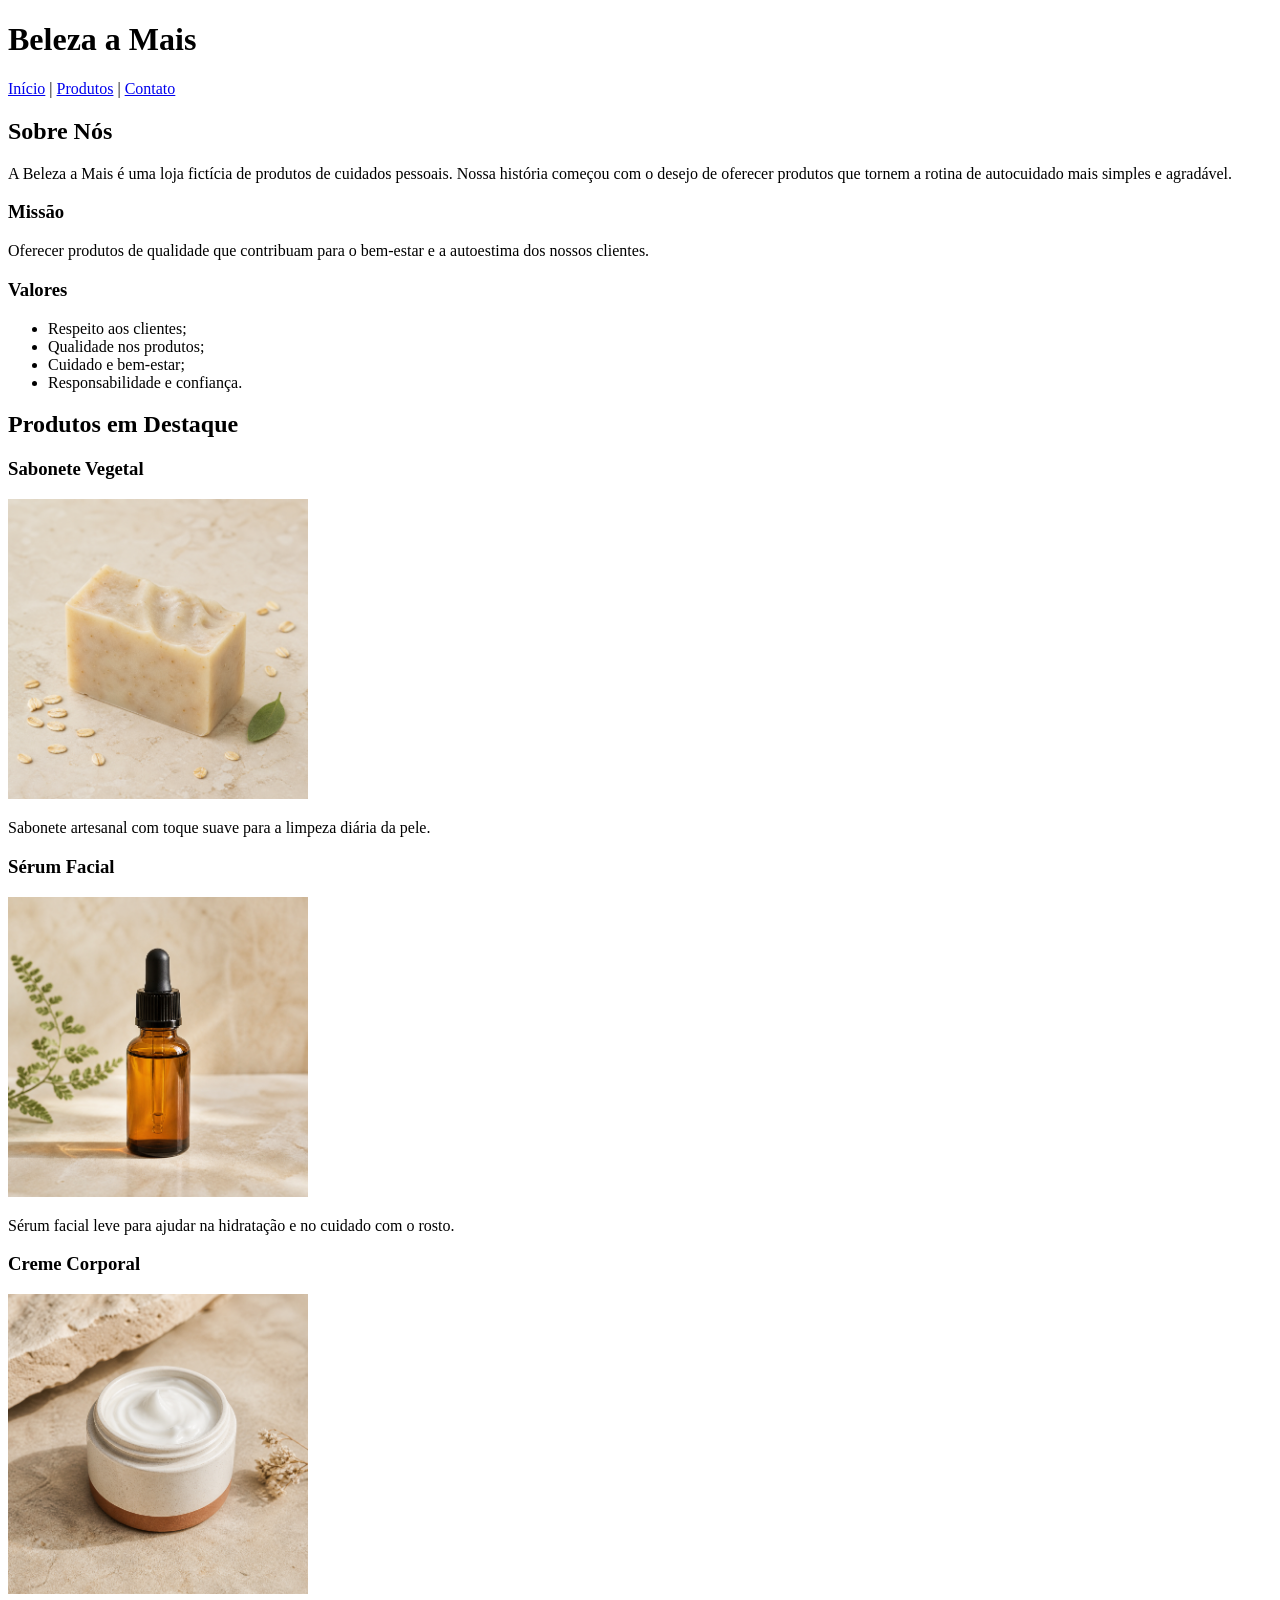
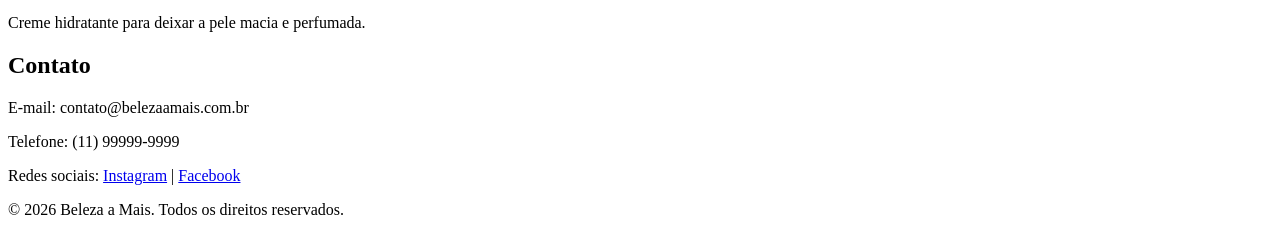
==== index.html @ b111dd48 "Primeira versão do site Beleza a Mais" ====
<!DOCTYPE html>
<html lang="pt-BR">
<head>
    <meta charset="UTF-8">
    <meta name="viewport" content="width=device-width, initial-scale=1.0">
    <meta name="description" content="Loja Beleza a Mais - produtos de cuidados pessoais.">
    <title>Beleza a Mais - Início</title>
    <link rel="icon" type="image/svg+xml" href="imagens/favicon.svg">
</head>
<body>
    <header>
        <h1>Beleza a Mais</h1>

        <nav>
            <a href="index.html">Início</a> |
            <a href="produtos.html">Produtos</a> |
            <a href="contato.html">Contato</a>
        </nav>
    </header>

    <main>
        <section>
            <h2>Sobre Nós</h2>

            <p>
                A Beleza a Mais é uma loja fictícia de produtos de cuidados pessoais.
                Nossa história começou com o desejo de oferecer produtos que tornem a
                rotina de autocuidado mais simples e agradável.
            </p>

            <h3>Missão</h3>
            <p>
                Oferecer produtos de qualidade que contribuam para o bem-estar e a
                autoestima dos nossos clientes.
            </p>

            <h3>Valores</h3>
            <ul>
                <li>Respeito aos clientes;</li>
                <li>Qualidade nos produtos;</li>
                <li>Cuidado e bem-estar;</li>
                <li>Responsabilidade e confiança.</li>
            </ul>
        </section>

        <section>
            <h2>Produtos em Destaque</h2>

            <article>
                <h3>Sabonete Vegetal</h3>
                <img
                    src="imagens/sabonete-vegetal.png"
                    alt="Sabonete vegetal artesanal"
                    width="300"
                >
                <p>Sabonete artesanal com toque suave para a limpeza diária da pele.</p>
            </article>

            <article>
                <h3>Sérum Facial</h3>
                <img
                    src="imagens/serum-facial.png"
                    alt="Sérum facial em frasco de vidro"
                    width="300"
                >
                <p>Sérum facial leve para ajudar na hidratação e no cuidado com o rosto.</p>
            </article>

            <article>
                <h3>Creme Corporal</h3>
                <img
                    src="imagens/creme-corporal.png"
                    alt="Creme hidratante corporal"
                    width="300"
                >
                <p>Creme hidratante para deixar a pele macia e perfumada.</p>
            </article>
        </section>
    </main>

    <footer>
        <h2>Contato</h2>
        <p>E-mail: contato@belezaamais.com.br</p>
        <p>Telefone: (11) 99999-9999</p>
        <p>
            Redes sociais:
            <a href="#">Instagram</a> |
            <a href="#">Facebook</a>
        </p>
        <p>&copy; 2026 Beleza a Mais. Todos os direitos reservados.</p>
    </footer>
</body>
</html>
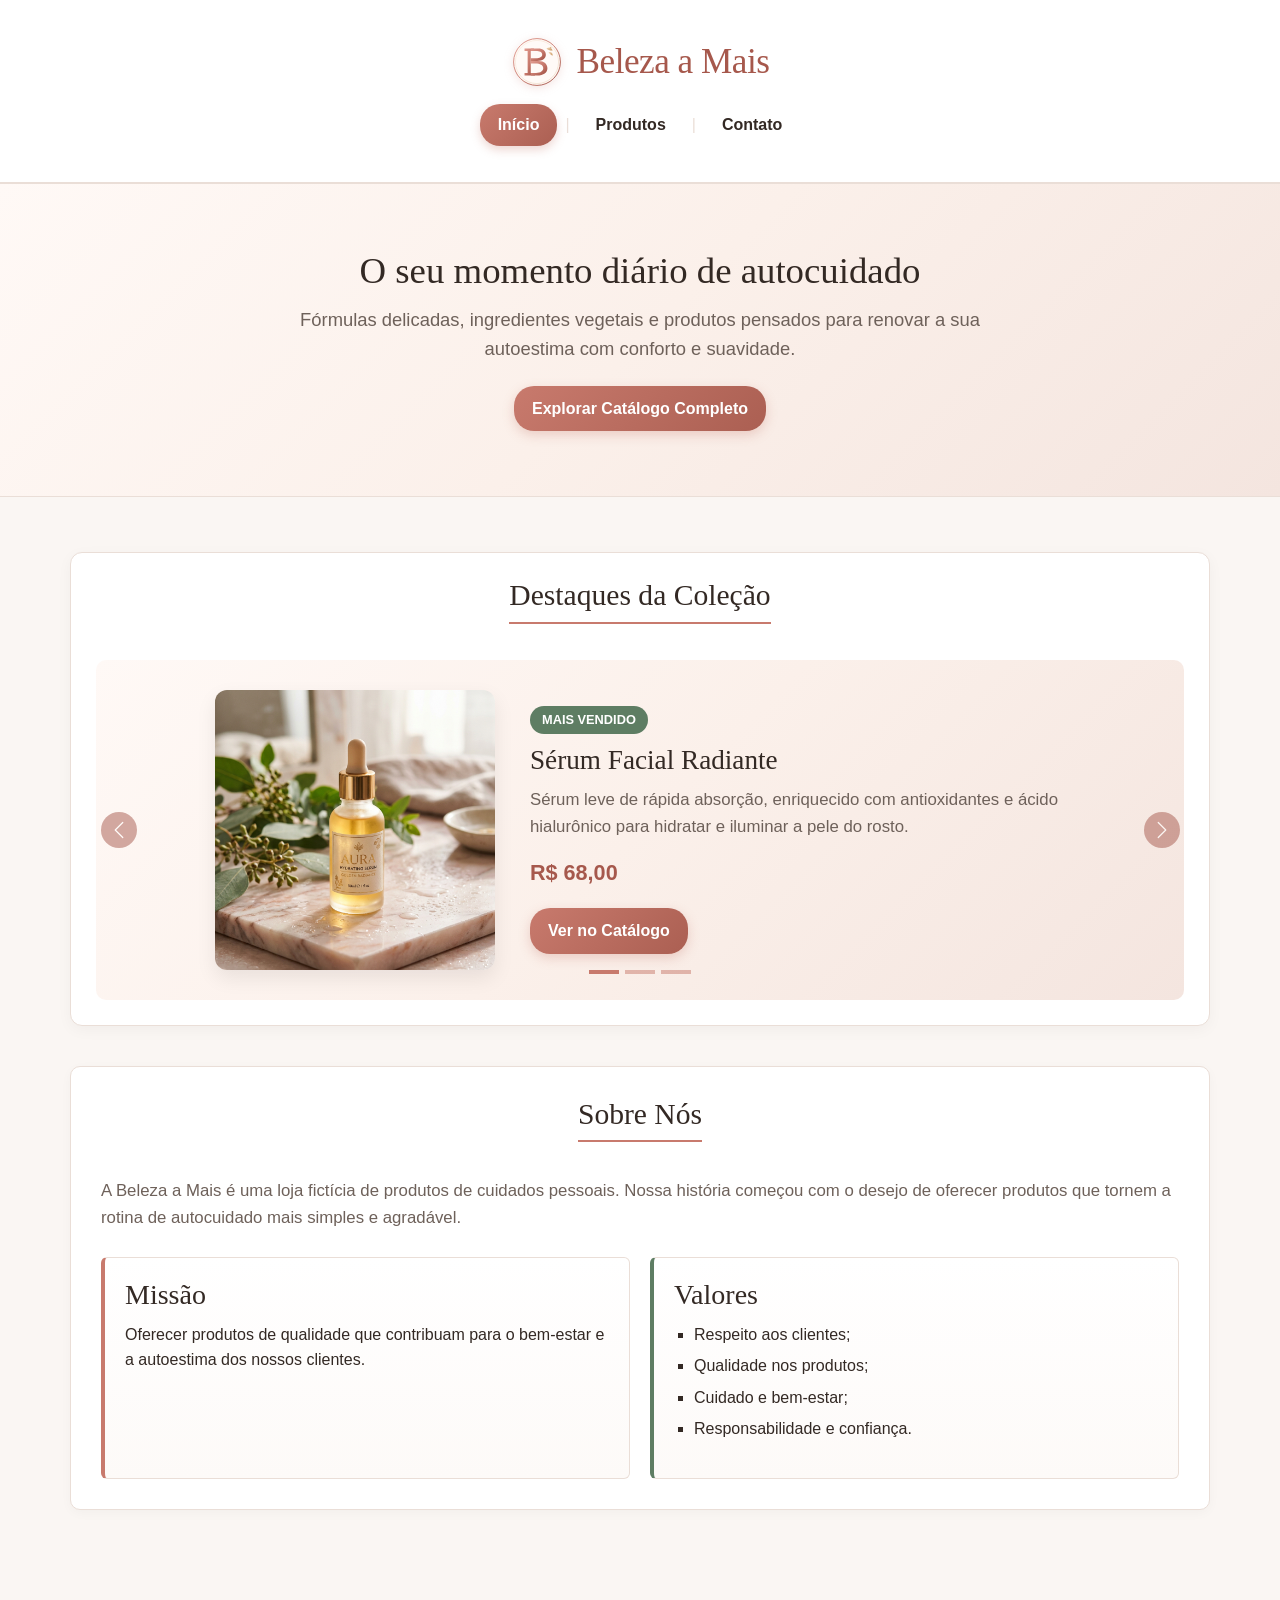
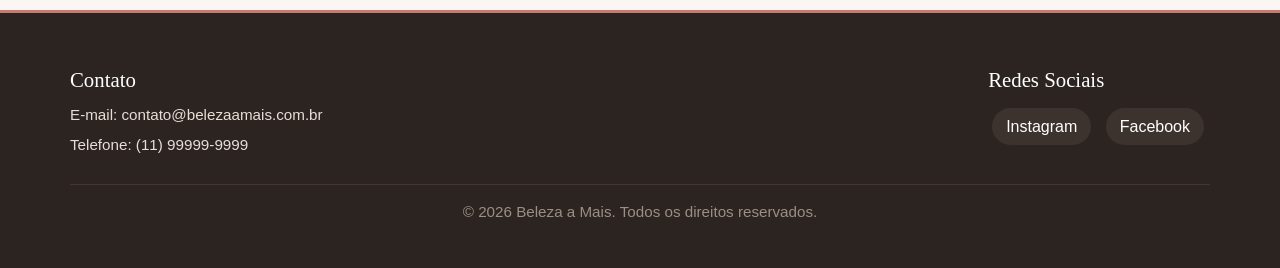
==== commit 0af267df: "Css e Bootstrap" ====
--- a/index.html
+++ b/index.html
@@ -3,91 +3,177 @@
 <head>
     <meta charset="UTF-8">
     <meta name="viewport" content="width=device-width, initial-scale=1.0">
-    <meta name="description" content="Loja Beleza a Mais - produtos de cuidados pessoais.">
+    <meta name="description" content="Loja Beleza a Mais - produtos de cuidados pessoais e bem-estar.">
     <title>Beleza a Mais - Início</title>
     <link rel="icon" type="image/svg+xml" href="imagens/favicon.svg">
+    
+    <!-- Framework Bootstrap 5 via CDN para o Carrossel Responsivo -->
+    <link href="https://cdn.jsdelivr.net/npm/bootstrap@5.3.3/dist/css/bootstrap.min.css" rel="stylesheet">
+    
+    <!-- Arquivo de Estilos Customizado -->
+    <link rel="stylesheet" href="css/style.css">
 </head>
 <body>
+    <!-- Cabeçalho e Menu de Navegação -->
     <header>
-        <h1>Beleza a Mais</h1>
+        <div class="container-custom header-content">
+            <div class="brand-wrapper">
+                <img src="imagens/logo.svg" alt="Logotipo Beleza a Mais" class="brand-logo">
+                <h1 class="brand-name">Beleza a Mais</h1>
+            </div>
 
-        <nav>
-            <a href="index.html">Início</a> |
-            <a href="produtos.html">Produtos</a> |
-            <a href="contato.html">Contato</a>
-        </nav>
+            <nav>
+                <a href="index.html" class="active">Início</a>
+                <span class="nav-separator">|</span>
+                <a href="produtos.html">Produtos</a>
+                <span class="nav-separator">|</span>
+                <a href="contato.html">Contato</a>
+            </nav>
+        </div>
     </header>
 
-    <main>
-        <section>
-            <h2>Sobre Nós</h2>
+    <!-- Banner de Boas-vindas com Gradiente Acolhedor -->
+    <div class="hero-banner">
+        <div class="container-custom">
+            <h2>O seu momento diário de autocuidado</h2>
+            <p>Fórmulas delicadas, ingredientes vegetais e produtos pensados para renovar a sua autoestima com conforto e suavidade.</p>
+            <a href="produtos.html" class="btn-buy">Explorar Catálogo Completo</a>
+        </div>
+    </div>
 
-            <p>
+    <!-- Conteúdo Principal -->
+    <main class="container-custom">
+
+        <!-- Carrossel de Produtos em Destaque (Bootstrap) -->
+        <section class="carousel-section">
+            <div class="section-wrapper">
+                <h2>Destaques da Coleção</h2>
+            </div>
+
+            <!-- Componente Carrossel do Bootstrap -->
+            <div id="carrosselProdutos" class="carousel slide" data-bs-ride="carousel">
+                <!-- Indicadores do Carrossel -->
+                <div class="carousel-indicators">
+                    <button type="button" data-bs-target="#carrosselProdutos" data-bs-slide-to="0" class="active" aria-current="true" aria-label="Slide 1"></button>
+                    <button type="button" data-bs-target="#carrosselProdutos" data-bs-slide-to="1" aria-label="Slide 2"></button>
+                    <button type="button" data-bs-target="#carrosselProdutos" data-bs-slide-to="2" aria-label="Slide 3"></button>
+                </div>
+
+                <!-- Itens / Slides do Carrossel -->
+                <div class="carousel-inner">
+                    <!-- Slide 1: Sérum Facial -->
+                    <div class="carousel-item active" data-bs-interval="4500">
+                        <div class="carousel-slide-content">
+                            <img src="imagens/serum-facial.png" alt="Sérum Facial Dourado" class="carousel-slide-img">
+                            <div class="carousel-slide-text">
+                                <span class="tag-destaque">Mais Vendido</span>
+                                <h3>Sérum Facial Radiante</h3>
+                                <p>Sérum leve de rápida absorção, enriquecido com antioxidantes e ácido hialurônico para hidratar e iluminar a pele do rosto.</p>
+                                <span class="slide-preco">R$ 68,00</span>
+                                <a href="produtos.html" class="btn-buy">Ver no Catálogo</a>
+                            </div>
+                        </div>
+                    </div>
+
+                    <!-- Slide 2: Sabonete Vegetal -->
+                    <div class="carousel-item" data-bs-interval="4500">
+                        <div class="carousel-slide-content">
+                            <img src="imagens/sabonete-vegetal.png" alt="Sabonete Vegetal Artesanal" class="carousel-slide-img">
+                            <div class="carousel-slide-text">
+                                <span class="tag-destaque">100% Artesanal</span>
+                                <h3>Sabonete Vegetal de Aveia & Lavanda</h3>
+                                <p>Elaborado com extratos botânicos calmantes, aveia e camomila para uma limpeza suave e aveludada no banho.</p>
+                                <span class="slide-preco">R$ 24,00</span>
+                                <a href="produtos.html" class="btn-buy">Ver no Catálogo</a>
+                            </div>
+                        </div>
+                    </div>
+
+                    <!-- Slide 3: Creme Corporal -->
+                    <div class="carousel-item" data-bs-interval="4500">
+                        <div class="carousel-slide-content">
+                            <img src="imagens/creme-corporal.png" alt="Creme Corporal Nutritivo" class="carousel-slide-img">
+                            <div class="carousel-slide-text">
+                                <span class="tag-destaque">Hidratação Intensa</span>
+                                <h3>Creme Corporal Amêndoas & Karité</h3>
+                                <p>Toque suave com nutrição profunda para peles secas, deixando um aroma aconchegante e sensação de frescor o dia todo.</p>
+                                <span class="slide-preco">R$ 54,00</span>
+                                <a href="produtos.html" class="btn-buy">Ver no Catálogo</a>
+                            </div>
+                        </div>
+                    </div>
+                </div>
+
+                <!-- Botões de Controle Anterior e Próximo -->
+                <button class="carousel-control-prev" type="button" data-bs-target="#carrosselProdutos" data-bs-slide="prev">
+                    <span class="carousel-control-prev-icon" aria-hidden="true"></span>
+                    <span class="visually-hidden">Anterior</span>
+                </button>
+                <button class="carousel-control-next" type="button" data-bs-target="#carrosselProdutos" data-bs-slide="next">
+                    <span class="carousel-control-next-icon" aria-hidden="true"></span>
+                    <span class="visually-hidden">Próximo</span>
+                </button>
+            </div>
+        </section>
+
+        <!-- Seção Sobre Nós, Missão e Valores -->
+        <section class="about-section">
+            <div class="section-wrapper">
+                <h2>Sobre Nós</h2>
+            </div>
+
+            <p class="about-intro">
                 A Beleza a Mais é uma loja fictícia de produtos de cuidados pessoais.
                 Nossa história começou com o desejo de oferecer produtos que tornem a
                 rotina de autocuidado mais simples e agradável.
             </p>
 
-            <h3>Missão</h3>
-            <p>
-                Oferecer produtos de qualidade que contribuam para o bem-estar e a
-                autoestima dos nossos clientes.
-            </p>
+            <div class="mission-values-grid">
+                <div class="card-info">
+                    <h3>Missão</h3>
+                    <p>
+                        Oferecer produtos de qualidade que contribuam para o bem-estar e a
+                        autoestima dos nossos clientes.
+                    </p>
+                </div>
 
-            <h3>Valores</h3>
-            <ul>
-                <li>Respeito aos clientes;</li>
-                <li>Qualidade nos produtos;</li>
-                <li>Cuidado e bem-estar;</li>
-                <li>Responsabilidade e confiança.</li>
-            </ul>
-        </section>
-
-        <section>
-            <h2>Produtos em Destaque</h2>
-
-            <article>
-                <h3>Sabonete Vegetal</h3>
-                <img
-                    src="imagens/sabonete-vegetal.png"
-                    alt="Sabonete vegetal artesanal"
-                    width="300"
-                >
-                <p>Sabonete artesanal com toque suave para a limpeza diária da pele.</p>
-            </article>
-
-            <article>
-                <h3>Sérum Facial</h3>
-                <img
-                    src="imagens/serum-facial.png"
-                    alt="Sérum facial em frasco de vidro"
-                    width="300"
-                >
-                <p>Sérum facial leve para ajudar na hidratação e no cuidado com o rosto.</p>
-            </article>
-
-            <article>
-                <h3>Creme Corporal</h3>
-                <img
-                    src="imagens/creme-corporal.png"
-                    alt="Creme hidratante corporal"
-                    width="300"
-                >
-                <p>Creme hidratante para deixar a pele macia e perfumada.</p>
-            </article>
+                <div class="card-info accent-sage">
+                    <h3>Valores</h3>
+                    <ul>
+                        <li>Respeito aos clientes;</li>
+                        <li>Qualidade nos produtos;</li>
+                        <li>Cuidado e bem-estar;</li>
+                        <li>Responsabilidade e confiança.</li>
+                    </ul>
+                </div>
+            </div>
         </section>
     </main>
 
+    <!-- Rodapé com redes sociais e copyright -->
     <footer>
-        <h2>Contato</h2>
-        <p>E-mail: contato@belezaamais.com.br</p>
-        <p>Telefone: (11) 99999-9999</p>
-        <p>
-            Redes sociais:
-            <a href="#">Instagram</a> |
-            <a href="#">Facebook</a>
-        </p>
-        <p>&copy; 2026 Beleza a Mais. Todos os direitos reservados.</p>
+        <div class="container-custom footer-inner">
+            <div>
+                <h2>Contato</h2>
+                <p>E-mail: contato@belezaamais.com.br</p>
+                <p>Telefone: (11) 99999-9999</p>
+            </div>
+
+            <div>
+                <h2>Redes Sociais</h2>
+                <div class="footer-social-links">
+                    <a href="#">Instagram</a>
+                    <a href="#">Facebook</a>
+                </div>
+            </div>
+        </div>
+
+        <div class="container-custom footer-copyright">
+            <p>&copy; 2026 Beleza a Mais. Todos os direitos reservados.</p>
+        </div>
     </footer>
+
+    <!-- Script Bundle do Bootstrap (JS para funcionamento do carrossel) -->
+    <script src="https://cdn.jsdelivr.net/npm/bootstrap@5.3.3/dist/js/bootstrap.bundle.min.js"></script>
 </body>
 </html>
--- a/css/style.css
+++ b/css/style.css
@@ -0,0 +1,629 @@
+/* --- Variáveis de Cores, Gradientes e Tipografia --- */
+:root {
+    --cor-primaria: #c87a6d;
+    --cor-primaria-escura: #a6584c;
+    --cor-secundaria: #5e7d63;
+    --cor-dourado: #d4a373;
+    
+    /* Gradientes */
+    --gradiente-suave: linear-gradient(135deg, #fff9f6 0%, #fbf0ea 50%, #f4e5df 100%);
+    --gradiente-botao: linear-gradient(135deg, #c87a6d 0%, #ab5f52 100%);
+    --gradiente-botao-hover: linear-gradient(135deg, #ab5f52 0%, #8c4539 100%);
+    --gradiente-card: linear-gradient(180deg, #ffffff 0%, #fdfaf8 100%);
+
+    /* Cores de Fundo e Superfície */
+    --cor-fundo: #faf6f3;
+    --cor-branca: #ffffff;
+    --cor-borda: #eaded7;
+    
+    /* Cores de Texto */
+    --cor-texto: #332924;
+    --cor-texto-suave: #6e615a;
+    
+    /* Fontes */
+    --fonte-titulos: Georgia, 'Times New Roman', serif;
+    --fonte-padrao: Arial, Helvetica, sans-serif;
+}
+
+/* --- Reset Básico e Padronização Global --- */
+* {
+    margin: 0;
+    padding: 0;
+    box-sizing: border-box;
+}
+
+body {
+    font-family: var(--fonte-padrao) !important;
+    background-color: var(--cor-fundo) !important;
+    color: var(--cor-texto) !important;
+    line-height: 1.6;
+}
+
+/* --- Estrutura Centralizada (Container) --- */
+.container-custom {
+    width: 90%;
+    max-width: 1140px;
+    margin: 0 auto;
+    padding: 20px 0;
+}
+
+/* --- Cabeçalho e Menu de Navegação Padronizado --- */
+header {
+    background-color: var(--cor-branca) !important;
+    border-bottom: 2px solid var(--cor-borda) !important;
+    padding: 16px 0;
+    box-shadow: 0 2px 10px rgba(0, 0, 0, 0.03);
+}
+
+.header-content {
+    display: flex;
+    flex-direction: column;
+    align-items: center;
+    justify-content: center;
+    gap: 12px;
+}
+
+.brand-wrapper {
+    display: flex;
+    align-items: center;
+    justify-content: center;
+    gap: 14px;
+}
+
+.brand-logo {
+    width: 52px;
+    height: 52px;
+    display: block;
+    filter: drop-shadow(0 2px 5px rgba(200, 122, 109, 0.2));
+}
+
+header h1,
+.brand-name {
+    font-family: var(--fonte-titulos) !important;
+    color: var(--cor-primaria-escura) !important;
+    font-size: 2.2rem !important;
+    font-weight: normal !important;
+    margin: 0 !important;
+    line-height: 1.2 !important;
+    letter-spacing: -0.5px;
+}
+
+header nav {
+    display: flex;
+    align-items: center;
+    justify-content: center;
+    gap: 4px;
+    margin-top: 4px;
+}
+
+header nav a {
+    text-decoration: none !important;
+    color: var(--cor-texto) !important;
+    font-family: var(--fonte-padrao) !important;
+    font-size: 1rem;
+    font-weight: bold;
+    padding: 8px 18px;
+    border-radius: 20px;
+    display: inline-block;
+    transition: all 0.25s ease;
+}
+
+header nav a:hover {
+    background-color: #f7ebe6 !important;
+    color: var(--cor-primaria-escura) !important;
+}
+
+header nav a.active {
+    background: var(--gradiente-botao) !important;
+    color: var(--cor-branca) !important;
+    box-shadow: 0 4px 10px rgba(200, 122, 109, 0.3);
+}
+
+.nav-separator {
+    color: var(--cor-borda);
+    margin: 0 4px;
+}
+
+/* --- Banner de Apresentação com Gradiente --- */
+.hero-banner {
+    background: var(--gradiente-suave);
+    border-bottom: 1px solid var(--cor-borda);
+    text-align: center;
+    padding: 45px 20px;
+    margin-bottom: 35px;
+}
+
+.hero-banner h2 {
+    font-family: var(--fonte-titulos) !important;
+    font-size: 2.3rem;
+    color: var(--cor-texto);
+    margin-bottom: 12px;
+    font-weight: normal;
+}
+
+.hero-banner p {
+    font-size: 1.15rem;
+    color: var(--cor-texto-suave);
+    max-width: 680px;
+    margin: 0 auto 22px auto;
+}
+
+/* --- Títulos das Seções --- */
+.section-wrapper {
+    text-align: center;
+    margin-bottom: 28px;
+}
+
+.section-wrapper h2,
+section > h2 {
+    font-family: var(--fonte-titulos) !important;
+    font-size: 1.85rem !important;
+    color: var(--cor-texto) !important;
+    font-weight: normal !important;
+    padding-bottom: 8px;
+    border-bottom: 2px solid var(--cor-primaria);
+    display: inline-block;
+}
+
+/* --- Seção de Carrossel com Bootstrap --- */
+.carousel-section {
+    background-color: var(--cor-branca);
+    border: 1px solid var(--cor-borda);
+    border-radius: 12px;
+    padding: 25px;
+    margin-bottom: 40px;
+    box-shadow: 0 4px 15px rgba(0, 0, 0, 0.04);
+}
+
+#carrosselProdutos {
+    border-radius: 10px;
+    overflow: hidden;
+    background: var(--gradiente-suave);
+}
+
+.carousel-item {
+    padding: 30px 20px;
+}
+
+.carousel-slide-content {
+    display: flex;
+    align-items: center;
+    justify-content: center;
+    gap: 35px;
+    max-width: 850px;
+    margin: 0 auto;
+    flex-wrap: wrap;
+}
+
+.carousel-slide-img {
+    width: 280px;
+    height: 280px;
+    border-radius: 12px;
+    object-fit: cover;
+    box-shadow: 0 8px 20px rgba(0, 0, 0, 0.08);
+}
+
+.carousel-slide-text {
+    flex: 1;
+    min-width: 280px;
+    text-align: left;
+}
+
+.carousel-slide-text .tag-destaque {
+    display: inline-block;
+    background-color: var(--cor-secundaria);
+    color: var(--cor-branca);
+    font-size: 0.8rem;
+    font-weight: bold;
+    text-transform: uppercase;
+    padding: 4px 12px;
+    border-radius: 15px;
+    margin-bottom: 10px;
+}
+
+.carousel-slide-text h3 {
+    font-family: var(--fonte-titulos) !important;
+    font-size: 1.7rem;
+    color: var(--cor-texto);
+    margin-bottom: 10px;
+    font-weight: normal;
+}
+
+.carousel-slide-text p {
+    color: var(--cor-texto-suave);
+    font-size: 1.05rem;
+    margin-bottom: 15px;
+}
+
+.carousel-slide-text .slide-preco {
+    font-size: 1.35rem;
+    font-weight: bold;
+    color: var(--cor-primaria-escura);
+    margin-bottom: 18px;
+    display: block;
+}
+
+/* Customização dos Controles do Carrossel */
+.carousel-control-prev,
+.carousel-control-next {
+    width: 45px;
+}
+
+.carousel-control-prev-icon,
+.carousel-control-next-icon {
+    background-color: var(--cor-primaria-escura);
+    border-radius: 50%;
+    padding: 18px;
+    background-size: 55%;
+}
+
+.carousel-indicators [data-bs-target] {
+    background-color: var(--cor-primaria);
+    height: 4px;
+    border-radius: 2px;
+}
+
+/* --- Seção Sobre Nós (index.html) --- */
+.about-section {
+    background-color: var(--cor-branca);
+    border: 1px solid var(--cor-borda);
+    border-radius: 10px;
+    padding: 30px;
+    margin-bottom: 40px;
+    box-shadow: 0 3px 12px rgba(0, 0, 0, 0.03);
+}
+
+.about-intro {
+    font-size: 1.05rem;
+    color: var(--cor-texto-suave);
+    margin-bottom: 25px;
+}
+
+.mission-values-grid {
+    display: flex;
+    gap: 20px;
+    flex-wrap: wrap;
+}
+
+.card-info {
+    flex: 1;
+    min-width: 250px;
+    background: var(--gradiente-card);
+    border-left: 4px solid var(--cor-primaria);
+    border-radius: 6px;
+    border-top: 1px solid var(--cor-borda);
+    border-right: 1px solid var(--cor-borda);
+    border-bottom: 1px solid var(--cor-borda);
+    padding: 20px;
+}
+
+.card-info.accent-sage {
+    border-left-color: var(--cor-secundaria);
+}
+
+.card-info h3 {
+    font-family: var(--fonte-titulos) !important;
+    color: var(--cor-texto);
+    margin-bottom: 10px;
+    font-weight: normal;
+}
+
+.card-info ul {
+    list-style: square;
+    padding-left: 20px;
+}
+
+.card-info ul li {
+    margin-bottom: 6px;
+}
+
+/* --- Vitrine e Cards de Produtos (produtos.html) --- */
+.products-grid {
+    display: flex;
+    flex-wrap: wrap;
+    gap: 25px;
+    justify-content: center;
+}
+
+.product-card {
+    background: var(--gradiente-card);
+    border: 1px solid var(--cor-borda);
+    border-radius: 10px;
+    width: 280px;
+    padding: 16px;
+    display: flex;
+    flex-direction: column;
+    text-align: center;
+    box-shadow: 0 4px 12px rgba(0, 0, 0, 0.04);
+    transition: transform 0.25s ease, box-shadow 0.25s ease;
+}
+
+.product-card:hover {
+    transform: translateY(-6px);
+    box-shadow: 0 10px 22px rgba(0, 0, 0, 0.08);
+    border-color: #d8c2b7;
+}
+
+.product-image-wrap {
+    width: 100%;
+    height: 230px;
+    overflow: hidden;
+    border-radius: 8px;
+    margin-bottom: 15px;
+    background-color: #f6eee9;
+    display: flex;
+    align-items: center;
+    justify-content: center;
+}
+
+.product-image-wrap img {
+    width: 100%;
+    height: 100%;
+    object-fit: cover;
+    transition: transform 0.3s ease;
+}
+
+.product-card:hover .product-image-wrap img {
+    transform: scale(1.05);
+}
+
+.product-card h3 {
+    font-family: var(--fonte-titulos) !important;
+    font-size: 1.3rem;
+    color: var(--cor-texto);
+    margin-bottom: 8px;
+    font-weight: normal;
+}
+
+.product-card p {
+    color: var(--cor-texto-suave);
+    font-size: 0.95rem;
+    margin-bottom: 12px;
+    flex-grow: 1;
+}
+
+.product-price {
+    font-size: 1.2rem;
+    color: var(--cor-primaria-escura);
+    margin-bottom: 14px;
+}
+
+/* Botões com Gradiente Harmonioso */
+.btn-buy {
+    display: inline-block;
+    background: var(--gradiente-botao);
+    color: var(--cor-branca) !important;
+    text-decoration: none !important;
+    font-weight: bold;
+    padding: 10px 18px;
+    border-radius: 20px;
+    border: none;
+    cursor: pointer;
+    box-shadow: 0 4px 12px rgba(200, 122, 109, 0.3);
+    transition: all 0.25s ease;
+    margin-top: auto;
+}
+
+.btn-buy:hover {
+    background: var(--gradiente-botao-hover);
+    color: var(--cor-branca) !important;
+    transform: translateY(-2px);
+    box-shadow: 0 6px 16px rgba(171, 95, 82, 0.4);
+}
+
+/* --- Layout da Página de Contato (contato.html) --- */
+.contact-layout-grid {
+    display: flex;
+    gap: 30px;
+    flex-wrap: wrap;
+    margin-bottom: 40px;
+}
+
+.contact-form-section,
+.contact-card-box {
+    flex: 1;
+    min-width: 300px;
+    background: var(--gradiente-card);
+    border: 1px solid var(--cor-borda);
+    border-radius: 10px;
+    padding: 28px;
+    box-shadow: 0 4px 12px rgba(0, 0, 0, 0.04);
+}
+
+.contact-form-section h2,
+.contact-card-box h2 {
+    font-family: var(--fonte-titulos) !important;
+    font-size: 1.5rem !important;
+    margin-bottom: 20px;
+    color: var(--cor-texto);
+    border-bottom: 2px solid var(--cor-primaria);
+    padding-bottom: 6px;
+    display: inline-block;
+    font-weight: normal;
+}
+
+form p {
+    margin-bottom: 16px;
+}
+
+form label {
+    display: block;
+    font-weight: bold;
+    margin-bottom: 6px;
+    font-size: 0.95rem;
+    color: var(--cor-texto);
+}
+
+form input[type="text"],
+form input[type="email"],
+form textarea {
+    width: 100%;
+    padding: 11px 14px;
+    border: 1px solid var(--cor-borda);
+    border-radius: 6px;
+    font-family: var(--fonte-padrao);
+    font-size: 0.95rem;
+    background-color: var(--cor-branca);
+    transition: border-color 0.2s, box-shadow 0.2s;
+}
+
+form input[type="text"]:focus,
+form input[type="email"]:focus,
+form textarea:focus {
+    border-color: var(--cor-primaria);
+    outline: none;
+    box-shadow: 0 0 0 3px rgba(200, 122, 109, 0.2);
+}
+
+form button[type="submit"] {
+    background: var(--gradiente-botao);
+    color: var(--cor-branca) !important;
+    border: none;
+    font-size: 1rem;
+    font-weight: bold;
+    padding: 12px 24px;
+    border-radius: 20px;
+    cursor: pointer;
+    box-shadow: 0 4px 12px rgba(200, 122, 109, 0.3);
+    transition: all 0.25s ease;
+}
+
+form button[type="submit"]:hover {
+    background: var(--gradiente-botao-hover);
+    transform: translateY(-2px);
+    box-shadow: 0 6px 16px rgba(171, 95, 82, 0.4);
+}
+
+address {
+    font-style: normal;
+    line-height: 1.8;
+    color: var(--cor-texto-suave);
+    margin-bottom: 20px;
+}
+
+.contact-card-box h3 {
+    font-family: var(--fonte-titulos) !important;
+    margin-top: 15px;
+    margin-bottom: 10px;
+    font-weight: normal;
+}
+
+/* Seção do Mapa */
+.map-section {
+    text-align: center;
+    margin-bottom: 40px;
+}
+
+.map-wrapper {
+    margin-top: 20px;
+    border: 1px solid var(--cor-borda);
+    border-radius: 10px;
+    overflow: hidden;
+    box-shadow: 0 4px 12px rgba(0, 0, 0, 0.04);
+}
+
+.map-wrapper iframe {
+    width: 100%;
+    height: 360px;
+    border: 0;
+    display: block;
+}
+
+/* --- Rodapé --- */
+footer {
+    background-color: #2b2420 !important;
+    color: #e8ded8 !important;
+    padding: 35px 0 18px 0;
+    margin-top: 40px;
+    border-top: 3px solid var(--cor-primaria);
+}
+
+.footer-inner {
+    display: flex;
+    justify-content: space-between;
+    flex-wrap: wrap;
+    gap: 20px;
+    border-bottom: 1px solid #443731;
+    padding-bottom: 20px;
+}
+
+footer h2 {
+    font-family: var(--fonte-titulos) !important;
+    font-size: 1.3rem;
+    color: var(--cor-branca) !important;
+    margin-bottom: 10px;
+    font-weight: normal;
+}
+
+footer p {
+    margin-bottom: 6px;
+    font-size: 0.95rem;
+}
+
+footer a {
+    color: #f7ebe6 !important;
+    text-decoration: underline !important;
+    margin: 0 4px;
+}
+
+footer a:hover {
+    color: var(--cor-primaria) !important;
+}
+
+.footer-social-links a {
+    display: inline-block;
+    background-color: #3d332e !important;
+    color: var(--cor-branca) !important;
+    text-decoration: none !important;
+    padding: 6px 14px;
+    border-radius: 20px;
+    margin-right: 6px;
+    margin-top: 5px;
+    transition: background-color 0.2s;
+}
+
+.footer-social-links a:hover {
+    background-color: var(--cor-primaria) !important;
+    color: var(--cor-branca) !important;
+}
+
+.footer-copyright {
+    text-align: center;
+    padding-top: 15px;
+    font-size: 0.85rem;
+    color: #9c8e85;
+}
+
+/* --- Responsividade (Media Queries) --- */
+@media (max-width: 768px) {
+    .brand-wrapper {
+        flex-direction: column;
+        gap: 8px;
+    }
+
+    .carousel-slide-content {
+        flex-direction: column;
+        text-align: center;
+    }
+
+    .carousel-slide-text {
+        text-align: center;
+    }
+
+    .mission-values-grid {
+        flex-direction: column;
+    }
+
+    .contact-layout-grid {
+        flex-direction: column;
+    }
+
+    .footer-inner {
+        flex-direction: column;
+        text-align: center;
+    }
+
+    .footer-social-links {
+        justify-content: center;
+    }
+}
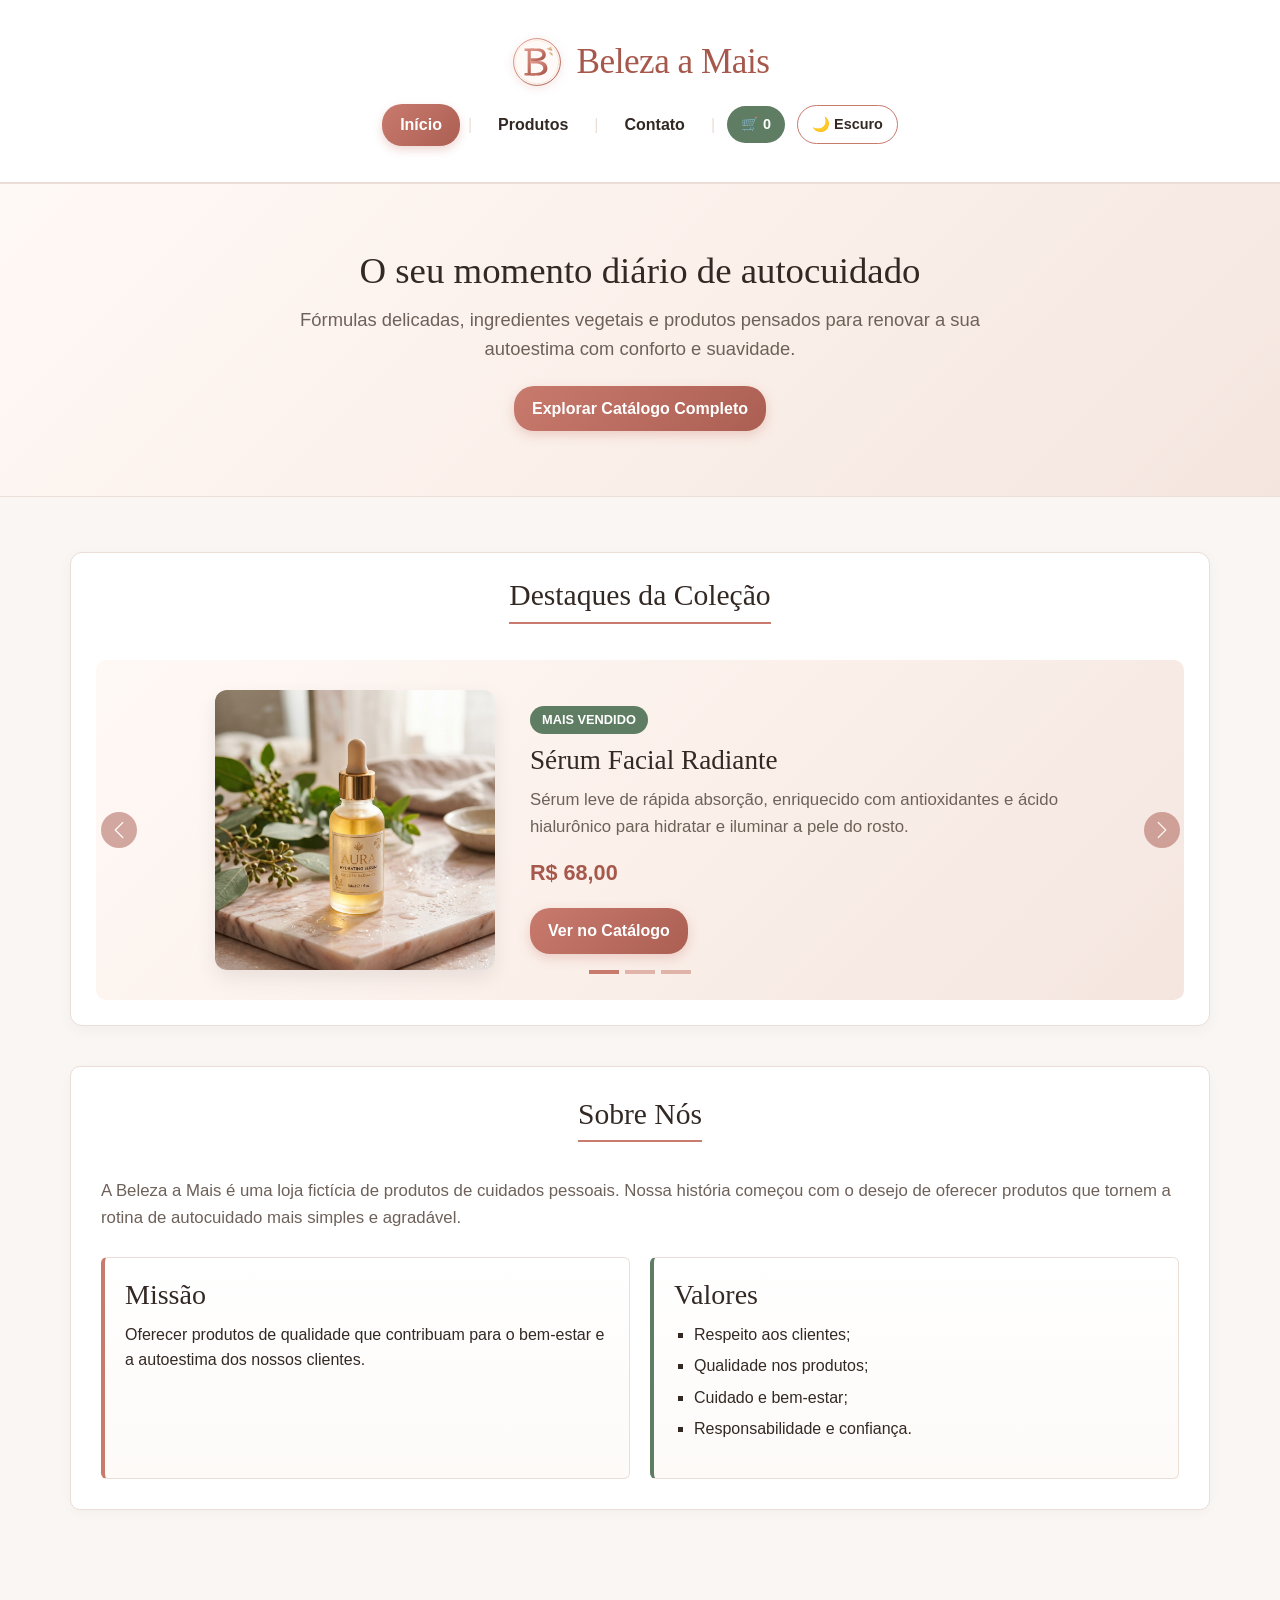
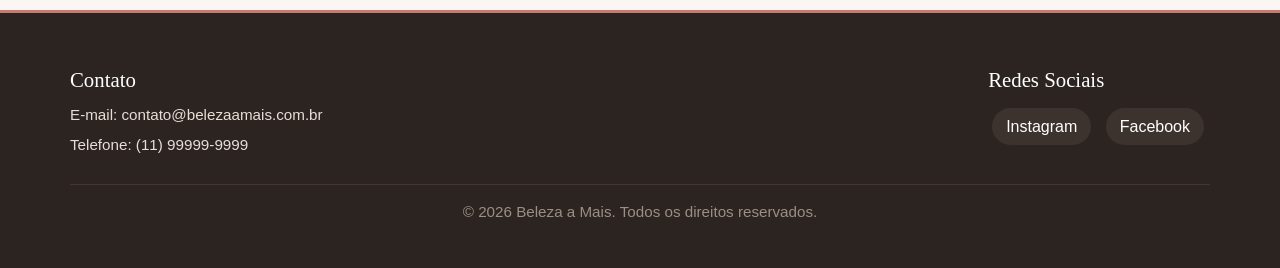
==== commit 059a4061: "Integração com JS" ====
--- a/index.html
+++ b/index.html
@@ -7,14 +7,14 @@
     <title>Beleza a Mais - Início</title>
     <link rel="icon" type="image/svg+xml" href="imagens/favicon.svg">
     
-    <!-- Framework Bootstrap 5 via CDN para o Carrossel Responsivo -->
+    <!-- Bootstrap para os controles do carrossel -->
     <link href="https://cdn.jsdelivr.net/npm/bootstrap@5.3.3/dist/css/bootstrap.min.css" rel="stylesheet">
     
-    <!-- Arquivo de Estilos Customizado -->
+    <!-- Estilos da página -->
     <link rel="stylesheet" href="css/style.css">
 </head>
 <body>
-    <!-- Cabeçalho e Menu de Navegação -->
+    <!-- Cabeçalho e navegação principal -->
     <header>
         <div class="container-custom header-content">
             <div class="brand-wrapper">
@@ -28,11 +28,14 @@
                 <a href="produtos.html">Produtos</a>
                 <span class="nav-separator">|</span>
                 <a href="contato.html">Contato</a>
+            <span class="nav-separator">|</span>
+                <a href="produtos.html" id="contador-carrinho" class="nav-carrinho" aria-label="Itens no carrinho">🛒 0</a>
+                <button id="btn-tema" type="button" aria-label="Alternar entre tema claro e escuro">🌙 Escuro</button>
             </nav>
         </div>
     </header>
 
-    <!-- Banner de Boas-vindas com Gradiente Acolhedor -->
+    <!-- Apresentação da loja -->
     <div class="hero-banner">
         <div class="container-custom">
             <h2>O seu momento diário de autocuidado</h2>
@@ -41,27 +44,27 @@
         </div>
     </div>
 
-    <!-- Conteúdo Principal -->
+    <!-- Conteúdo principal da página -->
     <main class="container-custom">
 
-        <!-- Carrossel de Produtos em Destaque (Bootstrap) -->
+        <!-- Carrossel de produtos -->
         <section class="carousel-section">
             <div class="section-wrapper">
                 <h2>Destaques da Coleção</h2>
             </div>
 
-            <!-- Componente Carrossel do Bootstrap -->
+            <!-- Estrutura e controles do carrossel -->
             <div id="carrosselProdutos" class="carousel slide" data-bs-ride="carousel">
-                <!-- Indicadores do Carrossel -->
+                <!-- Indicadores dos slides -->
                 <div class="carousel-indicators">
                     <button type="button" data-bs-target="#carrosselProdutos" data-bs-slide-to="0" class="active" aria-current="true" aria-label="Slide 1"></button>
                     <button type="button" data-bs-target="#carrosselProdutos" data-bs-slide-to="1" aria-label="Slide 2"></button>
                     <button type="button" data-bs-target="#carrosselProdutos" data-bs-slide-to="2" aria-label="Slide 3"></button>
                 </div>
 
-                <!-- Itens / Slides do Carrossel -->
+                <!-- Slides de produtos -->
                 <div class="carousel-inner">
-                    <!-- Slide 1: Sérum Facial -->
+                    <!-- Slide do sérum facial -->
                     <div class="carousel-item active" data-bs-interval="4500">
                         <div class="carousel-slide-content">
                             <img src="imagens/serum-facial.png" alt="Sérum Facial Dourado" class="carousel-slide-img">
@@ -75,7 +78,7 @@
                         </div>
                     </div>
 
-                    <!-- Slide 2: Sabonete Vegetal -->
+                    <!-- Slide do sabonete vegetal -->
                     <div class="carousel-item" data-bs-interval="4500">
                         <div class="carousel-slide-content">
                             <img src="imagens/sabonete-vegetal.png" alt="Sabonete Vegetal Artesanal" class="carousel-slide-img">
@@ -89,7 +92,7 @@
                         </div>
                     </div>
 
-                    <!-- Slide 3: Creme Corporal -->
+                    <!-- Slide do creme corporal -->
                     <div class="carousel-item" data-bs-interval="4500">
                         <div class="carousel-slide-content">
                             <img src="imagens/creme-corporal.png" alt="Creme Corporal Nutritivo" class="carousel-slide-img">
@@ -104,7 +107,7 @@
                     </div>
                 </div>
 
-                <!-- Botões de Controle Anterior e Próximo -->
+                <!-- Navegação entre slides -->
                 <button class="carousel-control-prev" type="button" data-bs-target="#carrosselProdutos" data-bs-slide="prev">
                     <span class="carousel-control-prev-icon" aria-hidden="true"></span>
                     <span class="visually-hidden">Anterior</span>
@@ -116,7 +119,7 @@
             </div>
         </section>
 
-        <!-- Seção Sobre Nós, Missão e Valores -->
+        <!-- Informações sobre a loja, missão e valores -->
         <section class="about-section">
             <div class="section-wrapper">
                 <h2>Sobre Nós</h2>
@@ -150,7 +153,7 @@
         </section>
     </main>
 
-    <!-- Rodapé com redes sociais e copyright -->
+    <!-- Rodapé e links para redes sociais -->
     <footer>
         <div class="container-custom footer-inner">
             <div>
@@ -173,7 +176,8 @@
         </div>
     </footer>
 
-    <!-- Script Bundle do Bootstrap (JS para funcionamento do carrossel) -->
+    <!-- Script do Bootstrap para os controles do carrossel -->
     <script src="https://cdn.jsdelivr.net/npm/bootstrap@5.3.3/dist/js/bootstrap.bundle.min.js"></script>
+    <script src="js/script.js" defer></script>
 </body>
 </html>
--- a/css/style.css
+++ b/css/style.css
@@ -1,31 +1,31 @@
-/* --- Variáveis de Cores, Gradientes e Tipografia --- */
+/* Valores reutilizados nas cores, gradientes e fontes */
 :root {
     --cor-primaria: #c87a6d;
     --cor-primaria-escura: #a6584c;
     --cor-secundaria: #5e7d63;
     --cor-dourado: #d4a373;
     
-    /* Gradientes */
+    /* Gradientes usados nos fundos e botões */
     --gradiente-suave: linear-gradient(135deg, #fff9f6 0%, #fbf0ea 50%, #f4e5df 100%);
     --gradiente-botao: linear-gradient(135deg, #c87a6d 0%, #ab5f52 100%);
     --gradiente-botao-hover: linear-gradient(135deg, #ab5f52 0%, #8c4539 100%);
     --gradiente-card: linear-gradient(180deg, #ffffff 0%, #fdfaf8 100%);
 
-    /* Cores de Fundo e Superfície */
+    /* Cores de fundo e borda */
     --cor-fundo: #faf6f3;
     --cor-branca: #ffffff;
     --cor-borda: #eaded7;
     
-    /* Cores de Texto */
+    /* Cores do texto */
     --cor-texto: #332924;
     --cor-texto-suave: #6e615a;
     
-    /* Fontes */
+    /* Famílias tipográficas */
     --fonte-titulos: Georgia, 'Times New Roman', serif;
     --fonte-padrao: Arial, Helvetica, sans-serif;
 }
 
-/* --- Reset Básico e Padronização Global --- */
+/* Remove espaçamentos padrão e define o estilo global */
 * {
     margin: 0;
     padding: 0;
@@ -39,7 +39,7 @@
     line-height: 1.6;
 }
 
-/* --- Estrutura Centralizada (Container) --- */
+/* Centraliza o conteúdo e limita sua largura */
 .container-custom {
     width: 90%;
     max-width: 1140px;
@@ -47,7 +47,7 @@
     padding: 20px 0;
 }
 
-/* --- Cabeçalho e Menu de Navegação Padronizado --- */
+/* Cabeçalho e navegação principal */
 header {
     background-color: var(--cor-branca) !important;
     border-bottom: 2px solid var(--cor-borda) !important;
@@ -124,7 +124,7 @@
     margin: 0 4px;
 }
 
-/* --- Banner de Apresentação com Gradiente --- */
+/* Área de apresentação com fundo em gradiente */
 .hero-banner {
     background: var(--gradiente-suave);
     border-bottom: 1px solid var(--cor-borda);
@@ -148,7 +148,7 @@
     margin: 0 auto 22px auto;
 }
 
-/* --- Títulos das Seções --- */
+/* Títulos das seções */
 .section-wrapper {
     text-align: center;
     margin-bottom: 28px;
@@ -165,7 +165,7 @@
     display: inline-block;
 }
 
-/* --- Seção de Carrossel com Bootstrap --- */
+/* Carrossel de produtos e seus slides */
 .carousel-section {
     background-color: var(--cor-branca);
     border: 1px solid var(--cor-borda);
@@ -243,7 +243,7 @@
     display: block;
 }
 
-/* Customização dos Controles do Carrossel */
+/* Controles de navegação do carrossel */
 .carousel-control-prev,
 .carousel-control-next {
     width: 45px;
@@ -263,7 +263,7 @@
     border-radius: 2px;
 }
 
-/* --- Seção Sobre Nós (index.html) --- */
+/* Informações sobre a loja */
 .about-section {
     background-color: var(--cor-branca);
     border: 1px solid var(--cor-borda);
@@ -317,7 +317,7 @@
     margin-bottom: 6px;
 }
 
-/* --- Vitrine e Cards de Produtos (produtos.html) --- */
+/* Grade de produtos e cartões */
 .products-grid {
     display: flex;
     flex-wrap: wrap;
@@ -388,7 +388,7 @@
     margin-bottom: 14px;
 }
 
-/* Botões com Gradiente Harmonioso */
+/* Botões de ação */
 .btn-buy {
     display: inline-block;
     background: var(--gradiente-botao);
@@ -411,7 +411,7 @@
     box-shadow: 0 6px 16px rgba(171, 95, 82, 0.4);
 }
 
-/* --- Layout da Página de Contato (contato.html) --- */
+/* Formulário e informações de contato */
 .contact-layout-grid {
     display: flex;
     gap: 30px;
@@ -508,7 +508,7 @@
     font-weight: normal;
 }
 
-/* Seção do Mapa */
+/* Mapa de localização */
 .map-section {
     text-align: center;
     margin-bottom: 40px;
@@ -529,7 +529,7 @@
     display: block;
 }
 
-/* --- Rodapé --- */
+/* Rodapé */
 footer {
     background-color: #2b2420 !important;
     color: #e8ded8 !important;
@@ -594,7 +594,7 @@
     color: #9c8e85;
 }
 
-/* --- Responsividade (Media Queries) --- */
+/* Ajustes de layout para telas menores */
 @media (max-width: 768px) {
     .brand-wrapper {
         flex-direction: column;
@@ -627,3 +627,190 @@
         justify-content: center;
     }
 }
+
+
+/* Estilos dos controles interativos */
+
+/* Botão de tema e contador do carrinho */
+header nav { flex-wrap: wrap; }
+
+#btn-tema {
+    background: transparent;
+    color: var(--cor-texto);
+    border: 1px solid var(--cor-primaria);
+    border-radius: 20px;
+    padding: 7px 14px;
+    margin-left: 8px;
+    font-family: var(--fonte-padrao);
+    font-size: 0.9rem;
+    font-weight: bold;
+    cursor: pointer;
+    transition: all 0.25s ease;
+}
+
+#btn-tema:hover {
+    background: var(--cor-primaria);
+    color: #ffffff;
+}
+
+header nav a.nav-carrinho {
+    background-color: var(--cor-secundaria) !important;
+    color: #ffffff !important;
+    margin-left: 4px;
+    padding: 7px 14px;
+    font-size: 0.9rem;
+}
+
+header nav a.nav-carrinho:hover {
+    background-color: #4a6650 !important;
+    color: #ffffff !important;
+}
+
+/* Busca de produtos e resumo do carrinho */
+.loja-barra {
+    display: flex;
+    justify-content: space-between;
+    align-items: flex-end;
+    gap: 20px;
+    flex-wrap: wrap;
+    background: var(--gradiente-card);
+    border: 1px solid var(--cor-borda);
+    border-radius: 10px;
+    padding: 18px 22px;
+    margin-bottom: 28px;
+    box-shadow: 0 3px 12px rgba(0, 0, 0, 0.03);
+}
+
+.busca-produtos { flex: 1; min-width: 240px; }
+
+.busca-produtos label {
+    display: block;
+    font-weight: bold;
+    font-size: 0.95rem;
+    margin-bottom: 6px;
+}
+
+.busca-produtos input {
+    width: 100%;
+    padding: 11px 14px;
+    border: 1px solid var(--cor-borda);
+    border-radius: 6px;
+    font-family: var(--fonte-padrao);
+    font-size: 0.95rem;
+    background-color: var(--cor-branca);
+    color: var(--cor-texto);
+}
+
+.busca-produtos input:focus {
+    border-color: var(--cor-primaria);
+    outline: none;
+    box-shadow: 0 0 0 3px rgba(200, 122, 109, 0.2);
+}
+
+.carrinho-resumo {
+    display: flex;
+    align-items: center;
+    gap: 16px;
+    flex-wrap: wrap;
+    color: var(--cor-texto-suave);
+}
+
+.carrinho-resumo strong { color: var(--cor-primaria-escura); }
+
+.btn-secundario {
+    background: transparent;
+    color: var(--cor-texto);
+    border: 1px solid var(--cor-borda);
+    border-radius: 20px;
+    padding: 7px 14px;
+    font-family: var(--fonte-padrao);
+    cursor: pointer;
+    transition: all 0.2s ease;
+}
+
+.btn-secundario:hover { border-color: var(--cor-primaria); color: var(--cor-primaria-escura); }
+
+.sem-resultados {
+    text-align: center;
+    color: var(--cor-texto-suave);
+    margin-bottom: 20px;
+}
+
+/* Oculta os cartões filtrados pela busca */
+.product-card[hidden] { display: none; }
+
+/* Ajustes para o botão de adicionar ao carrinho */
+button.btn-buy {
+    font-family: var(--fonte-padrao);
+    font-size: 1rem;
+}
+
+button.btn-buy:disabled {
+    opacity: 0.75;
+    cursor: default;
+    transform: none;
+}
+
+/* Contador, validação e mensagens do formulário */
+#contador-caracteres {
+    display: block;
+    text-align: right;
+    color: var(--cor-texto-suave);
+    margin-top: 4px;
+    font-size: 0.85rem;
+}
+
+form input.campo-erro,
+form textarea.campo-erro {
+    border-color: #c0392b !important;
+    background-color: #fdecea;
+}
+
+#status-msg {
+    margin-top: 16px;
+    margin-bottom: 0;
+    font-weight: bold;
+}
+
+#status-msg.msg-erro    { color: #c0392b; }
+#status-msg.msg-sucesso { color: #2e7d32; }
+
+/* Cores aplicadas quando o tema escuro está ativo */
+body { transition: background-color 0.25s ease, color 0.25s ease; }
+
+[data-theme="dark"] {
+    color-scheme: dark;
+    --cor-fundo: #1e1815;
+    --cor-borda: #4a3d36;
+    --cor-texto: #f3eae5;
+    --cor-texto-suave: #c3b5ac;
+    --cor-primaria-escura: #e39a8d;
+    --gradiente-suave: linear-gradient(135deg, #2b2420 0%, #262019 50%, #221c18 100%);
+    --gradiente-card: linear-gradient(180deg, #2b2420 0%, #261f1b 100%);
+}
+
+[data-theme="dark"] header { background-color: #2b2420 !important; }
+
+[data-theme="dark"] header nav a:hover {
+    background-color: #3d332e !important;
+    color: #e39a8d !important;
+}
+
+[data-theme="dark"] .carousel-section,
+[data-theme="dark"] .about-section { background-color: #2b2420; }
+
+[data-theme="dark"] form input[type="text"],
+[data-theme="dark"] form input[type="email"],
+[data-theme="dark"] form textarea,
+[data-theme="dark"] .busca-produtos input {
+    background-color: #1e1815;
+    color: var(--cor-texto);
+}
+
+[data-theme="dark"] form input.campo-erro,
+[data-theme="dark"] form textarea.campo-erro { background-color: #3a1f1c; }
+
+[data-theme="dark"] .product-image-wrap { background-color: #3d332e; }
+[data-theme="dark"] .product-card:hover { border-color: #6a574d; }
+[data-theme="dark"] #status-msg.msg-erro    { color: #ff8a80; }
+[data-theme="dark"] #status-msg.msg-sucesso { color: #8fd19a; }
